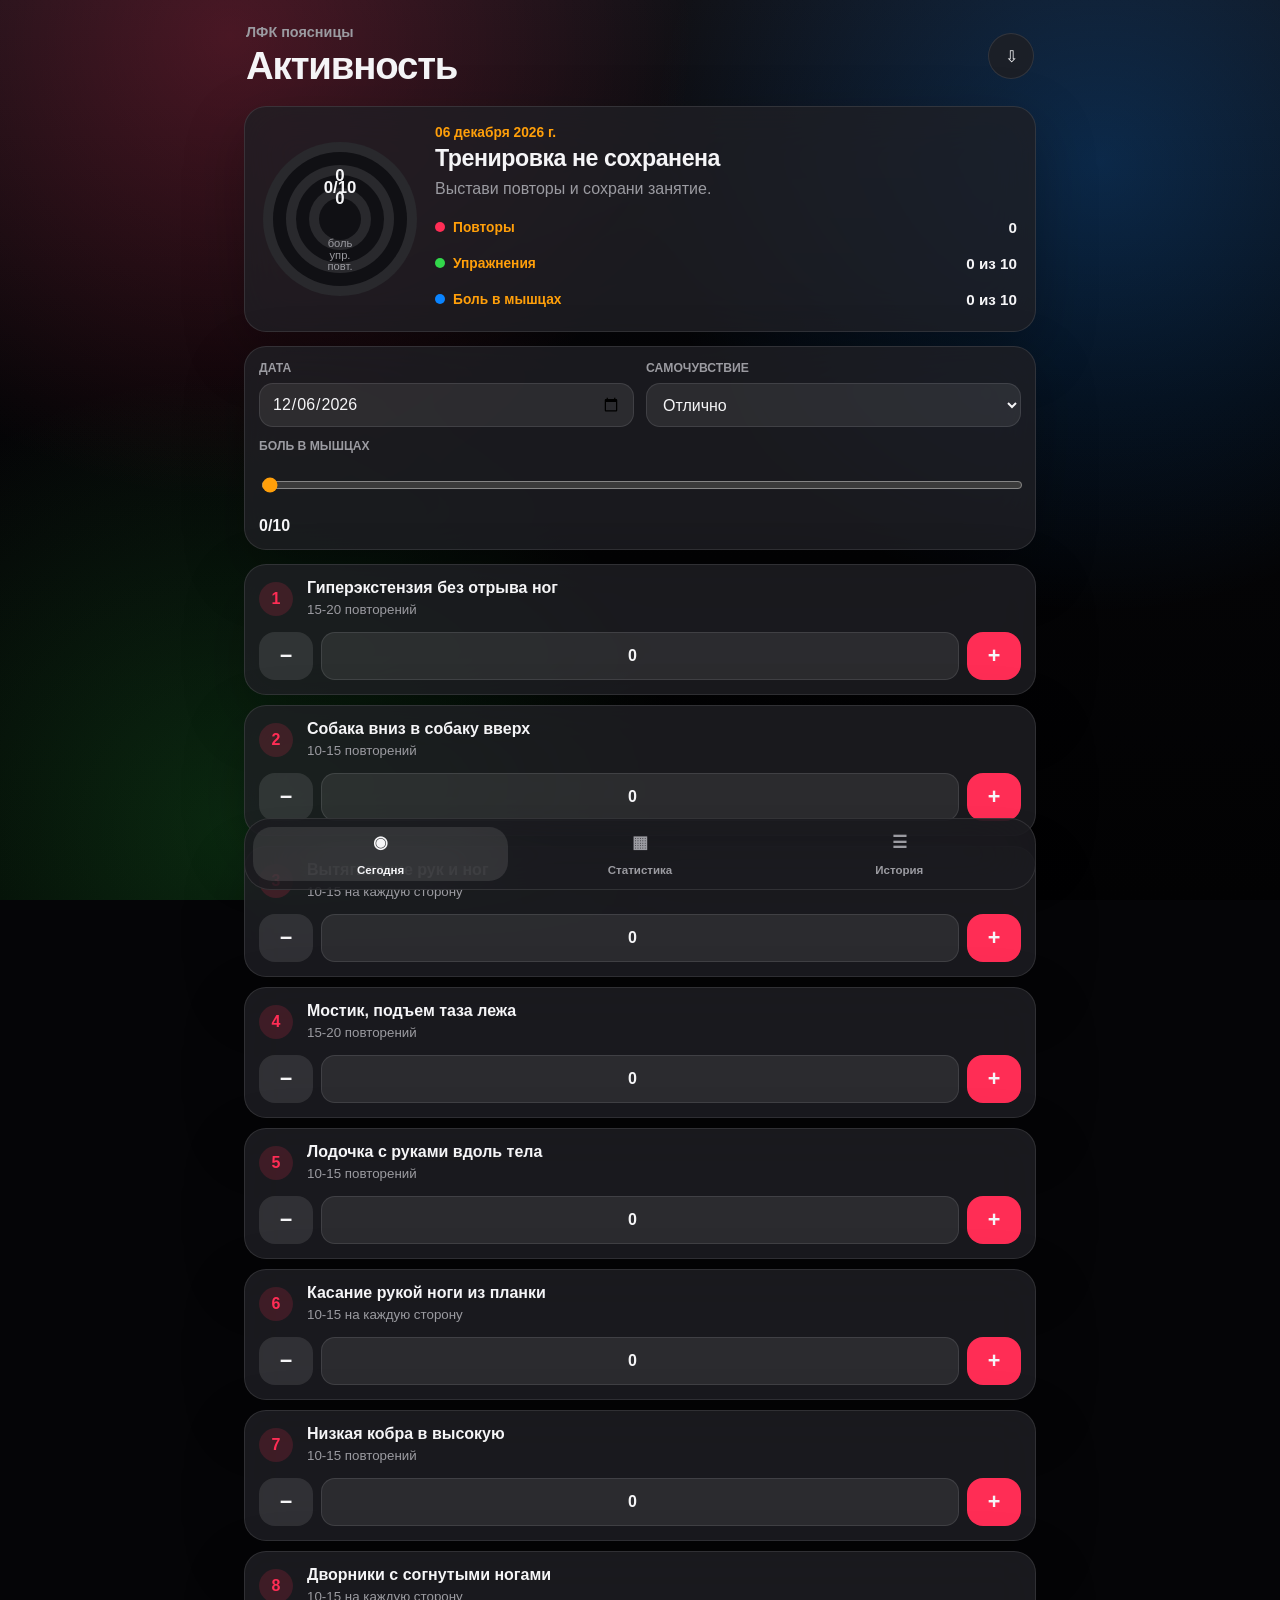
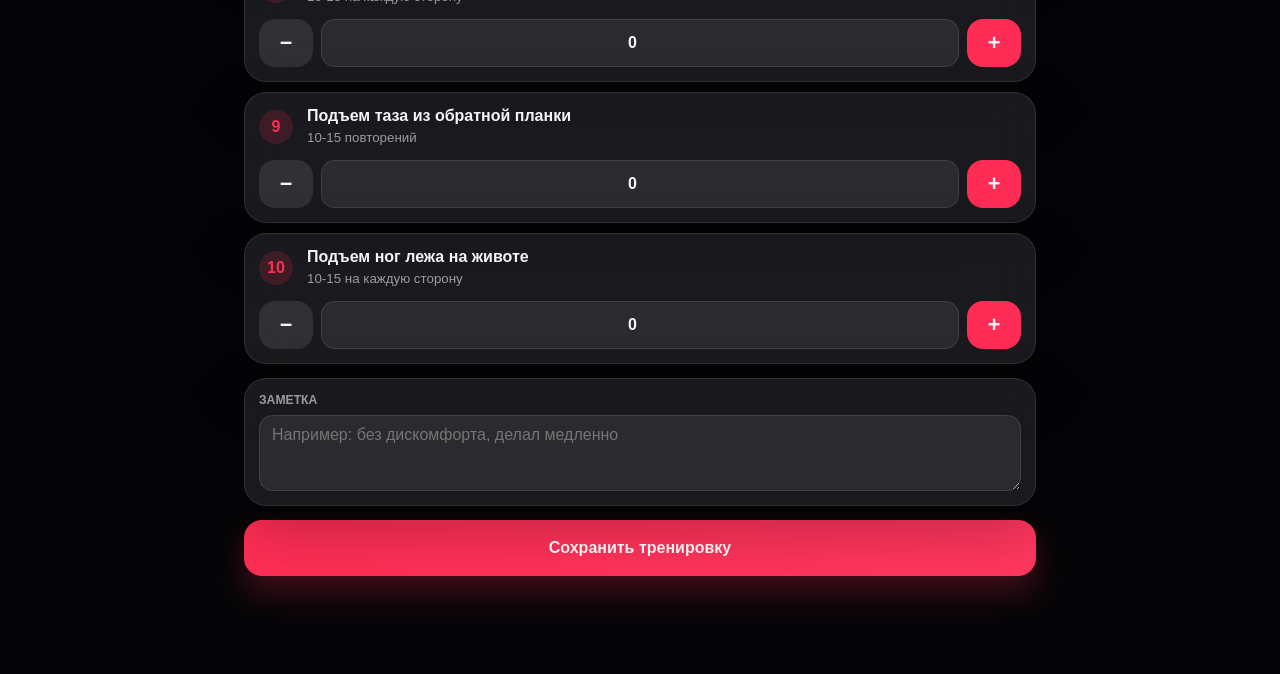
==== v2/index.html @ e69f9850 "Add personal exercise media controls" ====
<!doctype html>
<html lang="ru">
  <head>
    <meta charset="UTF-8" />
    <meta name="viewport" content="width=device-width, initial-scale=1, viewport-fit=cover" />
    <meta name="theme-color" content="#050507" />
    <meta name="apple-mobile-web-app-capable" content="yes" />
    <meta name="apple-mobile-web-app-status-bar-style" content="black-translucent" />
    <meta name="apple-mobile-web-app-title" content="Поясница v2" />
    <title>Поясница v2</title>
    <link rel="stylesheet" href="styles.css?v=4" />
  </head>
  <body>
    <div class="app">
      <header class="hero">
        <div>
          <p class="kicker">ЛФК поясницы</p>
          <h1>Активность</h1>
        </div>
        <button class="round-button" id="backupButton" type="button" aria-label="Резервная копия">⇩</button>
      </header>

      <main>
        <section class="screen active" id="todayScreen">
          <section class="rings-card">
            <div class="rings" aria-label="Прогресс тренировки">
              <div class="ring ring-reps"><span id="ringReps">0</span><small>повт.</small></div>
              <div class="ring ring-done"><span id="ringDone">0/10</span><small>упр.</small></div>
              <div class="ring ring-pain"><span id="ringPain">0</span><small>боль</small></div>
            </div>
            <div class="today-summary">
              <span id="todayDateLabel">Сегодня</span>
              <strong id="todayHeadline">Тренировка не сохранена</strong>
              <p id="todayHint">Выстави повторы и сохрани занятие.</p>
              <div class="ring-legend" aria-label="Расшифровка колец активности">
                <div><i class="dot reps"></i><span>Повторы</span><b id="legendReps">0</b></div>
                <div><i class="dot done"></i><span>Упражнения</span><b id="legendDone">0 из 10</b></div>
                <div><i class="dot pain"></i><span>Боль в мышцах</span><b id="legendPain">0 из 10</b></div>
              </div>
            </div>
          </section>

          <section class="session-card">
            <label>
              <span>Дата</span>
              <input id="sessionDate" type="date" />
            </label>
            <label>
              <span>Самочувствие</span>
              <select id="moodSelect">
                <option value="5">Отлично</option>
                <option value="4">Хорошо</option>
                <option value="3">Нормально</option>
                <option value="2">Тяжело</option>
                <option value="1">Плохо</option>
              </select>
            </label>
            <label class="full">
              <span>Боль в мышцах</span>
              <input id="painRange" type="range" min="0" max="10" value="0" />
              <b id="painValue">0/10</b>
            </label>
          </section>

          <div class="exercise-list" id="exerciseList"></div>

          <label class="note-card">
            <span>Заметка</span>
            <textarea id="sessionNote" rows="3" placeholder="Например: без дискомфорта, делал медленно"></textarea>
          </label>

          <button class="save-button" id="saveButton" type="button">Сохранить тренировку</button>
        </section>

        <section class="screen" id="statsScreen">
          <section class="metrics-grid">
            <article><span>Тренировок</span><strong id="statSessions">0</strong></article>
            <article><span>Повторений</span><strong id="statReps">0</strong></article>
            <article><span>Серия</span><strong id="statStreak">0</strong></article>
            <article><span>Средняя боль</span><strong id="statPain">0</strong></article>
          </section>

          <section class="panel">
            <div class="panel-head">
              <h2>Последние 14 дней</h2>
              <span id="chartHint">Нет данных</span>
            </div>
            <canvas id="chart" width="680" height="320"></canvas>
          </section>

          <section class="panel">
            <div class="panel-head month-head">
              <button id="prevMonth" type="button" aria-label="Предыдущий месяц">‹</button>
              <h2 id="monthTitle">Месяц</h2>
              <button id="nextMonth" type="button" aria-label="Следующий месяц">›</button>
            </div>
            <div class="weekdays"><span>ПН</span><span>ВТ</span><span>СР</span><span>ЧТ</span><span>ПТ</span><span>СБ</span><span>ВС</span></div>
            <div class="calendar" id="calendar"></div>
            <div class="day-detail" id="dayDetail"></div>
          </section>
        </section>

        <section class="screen" id="historyScreen">
          <section class="panel">
            <div class="panel-head">
              <h2>Хранение</h2>
              <span id="backupStatus">На iPhone</span>
            </div>
            <div class="storage">
              <label><input type="radio" name="storageMode" value="device" /><span>На iPhone</span></label>
              <label><input type="radio" name="storageMode" value="icloud" /><span>iCloud Drive</span></label>
            </div>
            <p class="muted" id="storageNote">Статистика хранится в браузере на этом iPhone.</p>
            <div class="actions">
              <button id="manualBackupButton" type="button">Копия в iCloud</button>
              <button id="restoreButton" type="button">Восстановить</button>
              <button id="clearButton" type="button">Очистить</button>
            </div>
            <input id="restoreInput" type="file" accept="application/json,.json" hidden />
          </section>
          <div class="history-list" id="historyList"></div>
        </section>
      </main>

      <nav class="bottom-nav" aria-label="Разделы">
        <button class="active" type="button" data-screen="today"><span>◉</span>Сегодня</button>
        <button type="button" data-screen="stats"><span>▦</span>Статистика</button>
        <button type="button" data-screen="history"><span>☰</span>История</button>
      </nav>
    </div>

    <template id="exerciseTemplate">
      <article class="exercise">
        <button class="exercise-info" type="button">
          <span class="exercise-index"></span>
          <span><strong></strong><small></small></span>
        </button>
        <div class="stepper">
          <button class="minus" type="button" aria-label="Уменьшить">−</button>
          <input type="number" min="0" max="200" inputmode="numeric" />
          <button class="plus" type="button" aria-label="Увеличить">+</button>
        </div>
        <div class="details">
          <div class="media-wrap">
            <img class="exercise-media default-media" loading="lazy" referrerpolicy="no-referrer" alt="" />
            <img class="exercise-media personal-image" hidden alt="" />
            <video class="exercise-media personal-video" hidden muted loop playsinline controls></video>
            <div class="media-fallback" hidden>
              <strong>Гифка не загрузилась</strong>
              <a class="source-link" target="_blank" rel="noreferrer">Открыть исходник</a>
            </div>
          </div>
          <div class="media-actions">
            <label class="media-button">
              <input class="media-input" type="file" accept="image/gif,image/*,video/mp4,video/quicktime,video/webm" />
              <span>Мое видео</span>
            </label>
            <button class="reset-media" type="button" hidden>Вернуть оригинал</button>
          </div>
          <p class="technique"></p>
          <p class="benefit"></p>
        </div>
      </article>
    </template>

    <script src="app.js?v=4"></script>
  </body>
</html>
---- v2/styles.css ----
:root {
  --bg: #050507;
  --card: rgba(31, 31, 36, 0.82);
  --line: rgba(255, 255, 255, 0.1);
  --text: #f5f5f7;
  --muted: #9b9ba1;
  --red: #ff2d55;
  --green: #32d74b;
  --blue: #0a84ff;
  --orange: #ff9f0a;
  --radius: 22px;
}
* { box-sizing: border-box; }
html { min-height: 100%; background: var(--bg); color: var(--text); font-family: -apple-system, BlinkMacSystemFont, "SF Pro Text", "Segoe UI", sans-serif; }
body { min-height: 100%; margin: 0; background: radial-gradient(circle at 18% 4%, rgba(255,45,85,.24), transparent 34%), radial-gradient(circle at 86% 18%, rgba(10,132,255,.24), transparent 34%), radial-gradient(circle at 18% 92%, rgba(50,215,75,.18), transparent 34%), linear-gradient(180deg,#111116 0%,#050507 44%,#020203 100%); background-attachment: fixed; }
button,input,select,textarea { font: inherit; }
button { color: inherit; cursor: pointer; }
.app { width: min(100%, 820px); min-height: 100vh; margin: 0 auto; padding: max(18px, env(safe-area-inset-top)) 14px calc(98px + env(safe-area-inset-bottom)); }
.hero { display: flex; justify-content: space-between; align-items: center; gap: 14px; padding: 6px 2px 18px; }
.kicker { margin: 0 0 4px; color: var(--muted); font-size: .9rem; font-weight: 700; }
h1,h2,p { margin: 0; }
h1 { font-size: 2.4rem; letter-spacing: -.03em; }
h2 { font-size: 1.08rem; letter-spacing: -.01em; }
.round-button { width: 46px; height: 46px; border: 1px solid var(--line); border-radius: 50%; background: var(--card); backdrop-filter: blur(22px); -webkit-backdrop-filter: blur(22px); }
.screen { display: none; }
.screen.active { display: grid; gap: 14px; }
.rings-card,.session-card,.panel,.note-card,.exercise,.metrics-grid article,.history-entry { border: 1px solid var(--line); border-radius: var(--radius); background: var(--card); box-shadow: 0 22px 60px rgba(0,0,0,.26); backdrop-filter: blur(24px) saturate(145%); -webkit-backdrop-filter: blur(24px) saturate(145%); }
.rings-card { display: grid; grid-template-columns: auto 1fr; gap: 18px; align-items: center; padding: 18px; }
.rings { position: relative; width: 154px; height: 154px; }
.ring { position: absolute; display: grid; place-items: center; border-radius: 50%; background: conic-gradient(var(--color) calc(var(--value,0) * 1%), rgba(255,255,255,.09) 0), #141418; }
.ring::before { content: ""; position: absolute; inset: 10px; border-radius: 50%; background: #101014; }
.ring span,.ring small { position: relative; z-index: 1; }
.ring span { font-size: 1.05rem; font-weight: 800; }
.ring small { margin-top: 26px; color: var(--muted); font-size: .7rem; }
.ring-reps { inset: 0; --color: var(--red); }
.ring-done { inset: 23px; --color: var(--green); }
.ring-pain { inset: 46px; --color: var(--blue); }
.today-summary { display: grid; gap: 6px; min-width: 0; }
.today-summary span { color: var(--orange); font-size: .86rem; font-weight: 700; }
.today-summary strong { font-size: 1.45rem; line-height: 1.1; letter-spacing: -.02em; }
.today-summary p,.muted { color: var(--muted); line-height: 1.35; }
.ring-legend { display: grid; gap: 8px; margin-top: 8px; }
.ring-legend div { display: grid; grid-template-columns: 10px 1fr auto; gap: 8px; align-items: center; min-height: 28px; color: var(--muted); font-size: .9rem; }
.ring-legend b { color: var(--text); font-size: .95rem; }
.dot { width: 10px; height: 10px; border-radius: 50%; }
.dot.reps { background: var(--red); }
.dot.done { background: var(--green); }
.dot.pain { background: var(--blue); }
.session-card { display: grid; grid-template-columns: 1fr 1fr; gap: 12px; padding: 14px; }
label { display: grid; gap: 8px; min-width: 0; }
label span,.panel-head span,.metrics-grid span { color: var(--muted); font-size: .76rem; font-weight: 700; text-transform: uppercase; }
.full { grid-column: 1 / -1; }
input,select,textarea { width: 100%; min-height: 44px; border: 1px solid var(--line); border-radius: 14px; background: rgba(255,255,255,.08); color: var(--text); padding: 10px 12px; }
select option { color: #111; }
textarea { resize: vertical; }
input[type="range"] { padding: 0; accent-color: var(--orange); }
.exercise-list,.history-list { display: grid; gap: 10px; }
.exercise { overflow: hidden; }
.exercise-info { display: grid; grid-template-columns: 36px 1fr; gap: 12px; align-items: center; width: 100%; border: 0; background: transparent; padding: 14px; text-align: left; }
.exercise-index { display: grid; place-items: center; width: 34px; height: 34px; border-radius: 50%; background: rgba(255,45,85,.16); color: var(--red); font-weight: 800; }
.exercise strong { display: block; margin-bottom: 3px; }
.exercise small { color: var(--muted); }
.stepper { display: grid; grid-template-columns: 54px 1fr 54px; gap: 8px; padding: 0 14px 14px; }
.stepper button { min-height: 48px; border: 0; border-radius: 16px; background: rgba(255,255,255,.1); font-size: 1.35rem; font-weight: 800; }
.stepper .plus { background: var(--red); }
.stepper input { text-align: center; font-weight: 800; }
.details { display: none; gap: 10px; padding: 0 14px 14px; color: var(--muted); }
.exercise.open .details { display: grid; }
.details img { width: 100%; max-height: 220px; object-fit: cover; border-radius: 18px; }
.note-card { padding: 14px; }
.save-button { min-height: 56px; border: 0; border-radius: 18px; background: linear-gradient(135deg,var(--red),#ff375f); color: #fff; font-weight: 800; box-shadow: 0 16px 34px rgba(255,45,85,.26); }
.metrics-grid { display: grid; grid-template-columns: repeat(2, 1fr); gap: 10px; }
.metrics-grid article { display: grid; gap: 8px; min-height: 98px; padding: 14px; }
.metrics-grid strong { font-size: 2rem; letter-spacing: -.03em; }
.panel { padding: 14px; }
.panel-head { display: flex; align-items: center; justify-content: space-between; gap: 12px; margin-bottom: 12px; }
canvas { display: block; width: 100%; height: auto; border-radius: 18px; background: rgba(255,255,255,.04); }
.month-head { display: grid; grid-template-columns: 44px 1fr 44px; }
.month-head h2 { text-align: center; }
.month-head button { border: 0; border-radius: 50%; background: rgba(255,255,255,.1); font-size: 1.7rem; }
.weekdays,.calendar { display: grid; grid-template-columns: repeat(7,1fr); gap: 6px; }
.weekdays { margin-bottom: 8px; color: var(--muted); font-size: .72rem; font-weight: 800; text-align: center; }
.day { aspect-ratio: 1; border: 0; border-radius: 50%; background: transparent; color: var(--text); font-weight: 800; }
.day.blank { pointer-events: none; }
.day.has-session { background: rgba(50,215,75,calc(.22 + var(--load) * .55)); }
.day.selected { outline: 2px solid var(--orange); outline-offset: 2px; }
.day-detail { margin-top: 12px; }
.day-card { display: grid; gap: 8px; color: var(--muted); }
.day-card strong { color: var(--text); }
.storage { display: grid; grid-template-columns: 1fr 1fr; gap: 6px; padding: 4px; border-radius: 16px; background: rgba(255,255,255,.08); }
.storage input { position: absolute; opacity: 0; pointer-events: none; }
.storage span { display: grid; place-items: center; min-height: 42px; border-radius: 13px; color: var(--muted); }
.storage input:checked + span { background: rgba(255,255,255,.16); color: var(--text); }
.actions { display: grid; grid-template-columns: 1fr 1fr 1fr; gap: 8px; margin-top: 12px; }
.actions button { min-height: 44px; border: 0; border-radius: 14px; background: rgba(255,255,255,.1); }
.actions button:first-child { background: var(--blue); }
.actions button:last-child { color: var(--red); }
.history-entry { display: grid; gap: 8px; padding: 14px; }
.history-entry header { display: flex; justify-content: space-between; gap: 12px; font-weight: 800; }
.history-entry p { color: var(--muted); }
.bottom-nav { position: fixed; left: 50%; bottom: max(10px, env(safe-area-inset-bottom)); z-index: 20; display: grid; grid-template-columns: repeat(3,1fr); gap: 4px; width: min(calc(100% - 28px),792px); transform: translateX(-50%); padding: 8px; border: 1px solid var(--line); border-radius: 26px; background: rgba(28,28,32,.82); backdrop-filter: blur(30px) saturate(160%); -webkit-backdrop-filter: blur(30px) saturate(160%); }
.bottom-nav button { display: grid; gap: 3px; place-items: center; min-height: 54px; border: 0; border-radius: 19px; background: transparent; color: var(--muted); font-size: .72rem; font-weight: 700; }
.bottom-nav button.active { background: rgba(255,255,255,.1); color: var(--text); }
.bottom-nav span { font-size: 1.05rem; }
@media (max-width: 560px) { .rings-card { grid-template-columns: 1fr; } .rings { margin: 0 auto; } .session-card { grid-template-columns: 1fr; } .full { grid-column: auto; } .actions { grid-template-columns: 1fr; } }
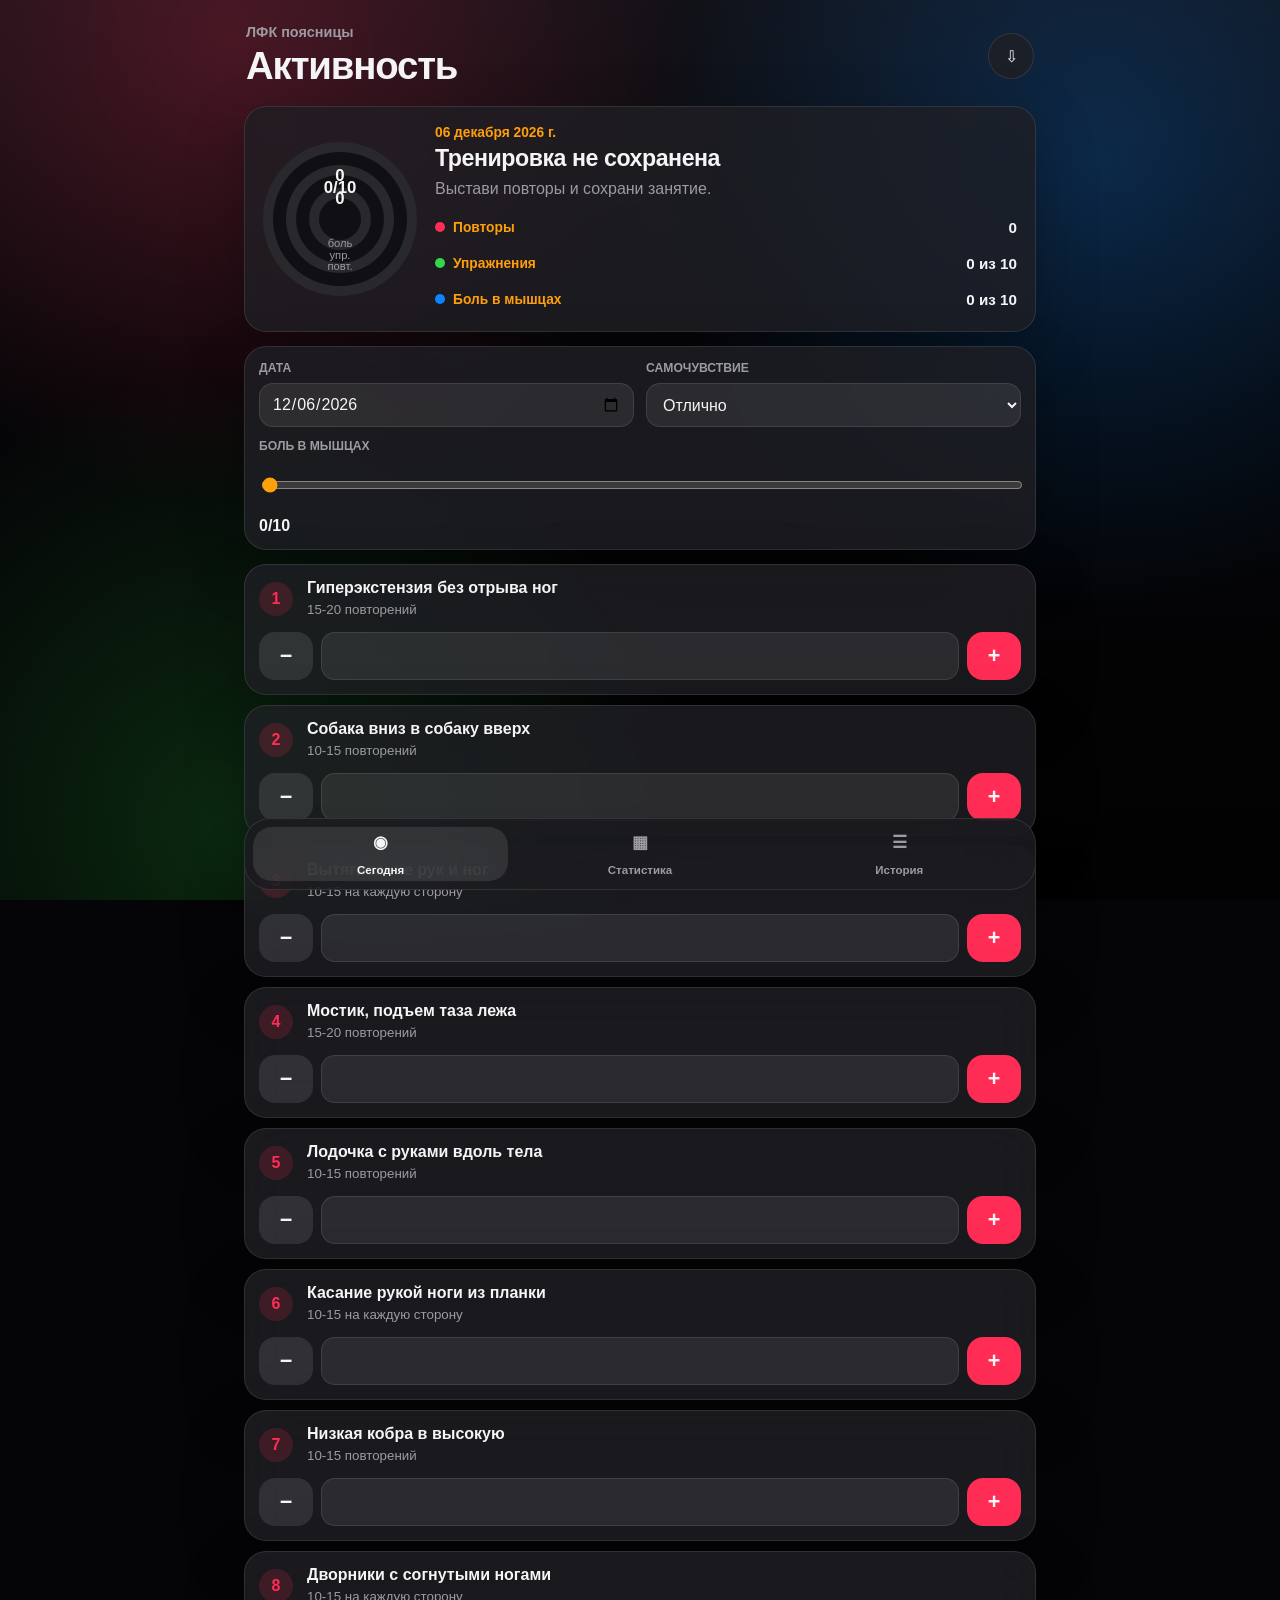
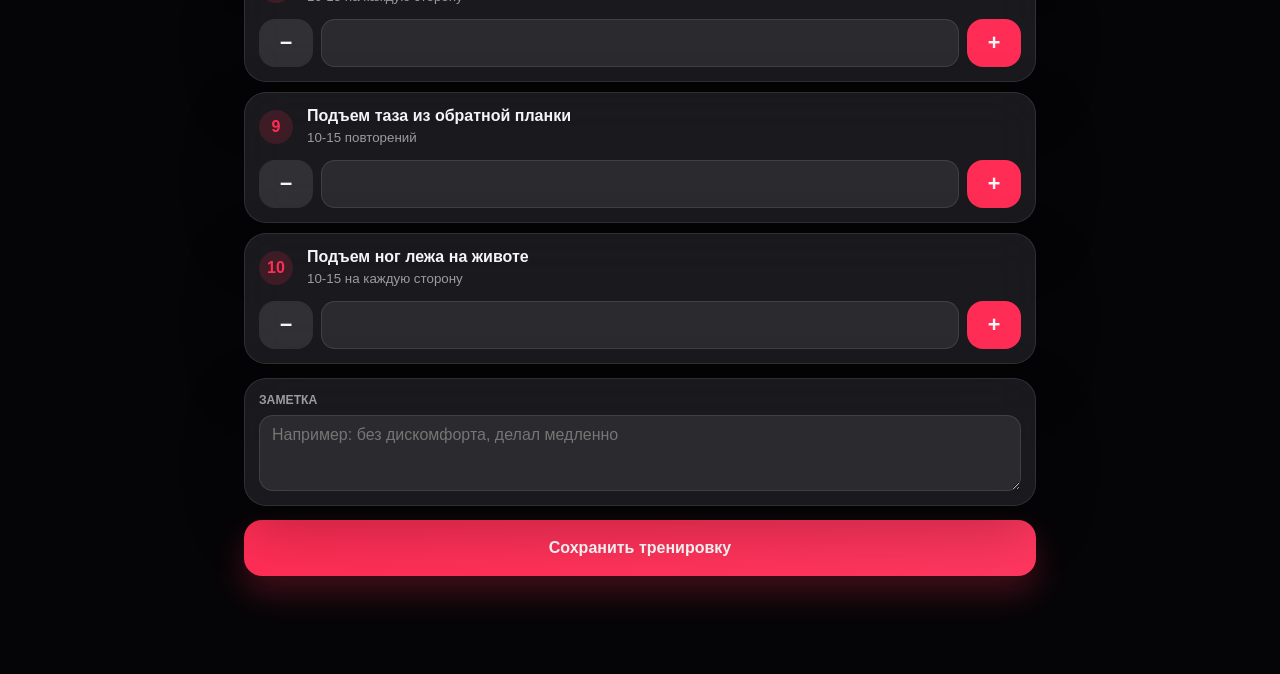
==== commit 39769e1d: "Add hold-to-repeat exercise counters" ====
--- a/v2/index.html
+++ b/v2/index.html
@@ -8,7 +8,7 @@
     <meta name="apple-mobile-web-app-status-bar-style" content="black-translucent" />
     <meta name="apple-mobile-web-app-title" content="Поясница v2" />
     <title>Поясница v2</title>
-    <link rel="stylesheet" href="styles.css?v=4" />
+    <link rel="stylesheet" href="styles.css?v=9" />
   </head>
   <body>
     <div class="app">
@@ -142,12 +142,12 @@
         </div>
         <div class="details">
           <div class="media-wrap">
-            <img class="exercise-media default-media" loading="lazy" referrerpolicy="no-referrer" alt="" />
+            <img class="exercise-media default-media" loading="lazy" alt="" />
             <img class="exercise-media personal-image" hidden alt="" />
             <video class="exercise-media personal-video" hidden muted loop playsinline controls></video>
             <div class="media-fallback" hidden>
-              <strong>Гифка не загрузилась</strong>
-              <a class="source-link" target="_blank" rel="noreferrer">Открыть исходник</a>
+              <strong>GIF не загрузился</strong>
+              <a class="source-link" target="_blank" rel="noreferrer">Открыть GIF</a>
             </div>
           </div>
           <div class="media-actions">
@@ -163,6 +163,7 @@
       </article>
     </template>
 
-    <script src="app.js?v=4"></script>
+    <script src="../counter-touch.js?v=2"></script>
+    <script src="app.js?v=9"></script>
   </body>
 </html>
--- a/v2/styles.css
+++ b/v2/styles.css
@@ -1,6 +1,7 @@
 :root {
   --bg: #050507;
   --card: rgba(31, 31, 36, 0.82);
+  --card-2: rgba(44, 44, 52, 0.78);
   --line: rgba(255, 255, 255, 0.1);
   --text: #f5f5f7;
   --muted: #9b9ba1;
@@ -8,98 +9,488 @@
   --green: #32d74b;
   --blue: #0a84ff;
   --orange: #ff9f0a;
+  --purple: #bf5af2;
   --radius: 22px;
 }
+
 * { box-sizing: border-box; }
-html { min-height: 100%; background: var(--bg); color: var(--text); font-family: -apple-system, BlinkMacSystemFont, "SF Pro Text", "Segoe UI", sans-serif; }
-body { min-height: 100%; margin: 0; background: radial-gradient(circle at 18% 4%, rgba(255,45,85,.24), transparent 34%), radial-gradient(circle at 86% 18%, rgba(10,132,255,.24), transparent 34%), radial-gradient(circle at 18% 92%, rgba(50,215,75,.18), transparent 34%), linear-gradient(180deg,#111116 0%,#050507 44%,#020203 100%); background-attachment: fixed; }
-button,input,select,textarea { font: inherit; }
+
+html {
+  min-height: 100%;
+  background: var(--bg);
+  color: var(--text);
+  font-family: -apple-system, BlinkMacSystemFont, "SF Pro Text", "Segoe UI", sans-serif;
+}
+
+body {
+  min-height: 100%;
+  margin: 0;
+  background:
+    radial-gradient(circle at 18% 4%, rgba(255, 45, 85, 0.24), transparent 34%),
+    radial-gradient(circle at 86% 18%, rgba(10, 132, 255, 0.24), transparent 34%),
+    radial-gradient(circle at 18% 92%, rgba(50, 215, 75, 0.18), transparent 34%),
+    linear-gradient(180deg, #111116 0%, #050507 44%, #020203 100%);
+  background-attachment: fixed;
+}
+
+button, input, select, textarea { font: inherit; }
 button { color: inherit; cursor: pointer; }
-.app { width: min(100%, 820px); min-height: 100vh; margin: 0 auto; padding: max(18px, env(safe-area-inset-top)) 14px calc(98px + env(safe-area-inset-bottom)); }
-.hero { display: flex; justify-content: space-between; align-items: center; gap: 14px; padding: 6px 2px 18px; }
-.kicker { margin: 0 0 4px; color: var(--muted); font-size: .9rem; font-weight: 700; }
-h1,h2,p { margin: 0; }
-h1 { font-size: 2.4rem; letter-spacing: -.03em; }
-h2 { font-size: 1.08rem; letter-spacing: -.01em; }
-.round-button { width: 46px; height: 46px; border: 1px solid var(--line); border-radius: 50%; background: var(--card); backdrop-filter: blur(22px); -webkit-backdrop-filter: blur(22px); }
+
+.app {
+  width: min(100%, 820px);
+  min-height: 100vh;
+  margin: 0 auto;
+  padding: max(18px, env(safe-area-inset-top)) 14px calc(98px + env(safe-area-inset-bottom));
+}
+
+.hero {
+  display: flex;
+  justify-content: space-between;
+  align-items: center;
+  gap: 14px;
+  padding: 6px 2px 18px;
+}
+
+.kicker {
+  margin: 0 0 4px;
+  color: var(--muted);
+  font-size: 0.9rem;
+  font-weight: 700;
+}
+
+h1, h2, p { margin: 0; }
+h1 { font-size: 2.4rem; letter-spacing: -0.03em; }
+h2 { font-size: 1.08rem; letter-spacing: -0.01em; }
+
+.round-button {
+  width: 46px;
+  height: 46px;
+  border: 1px solid var(--line);
+  border-radius: 50%;
+  background: var(--card);
+  backdrop-filter: blur(22px);
+  -webkit-backdrop-filter: blur(22px);
+}
+
 .screen { display: none; }
 .screen.active { display: grid; gap: 14px; }
-.rings-card,.session-card,.panel,.note-card,.exercise,.metrics-grid article,.history-entry { border: 1px solid var(--line); border-radius: var(--radius); background: var(--card); box-shadow: 0 22px 60px rgba(0,0,0,.26); backdrop-filter: blur(24px) saturate(145%); -webkit-backdrop-filter: blur(24px) saturate(145%); }
-.rings-card { display: grid; grid-template-columns: auto 1fr; gap: 18px; align-items: center; padding: 18px; }
-.rings { position: relative; width: 154px; height: 154px; }
-.ring { position: absolute; display: grid; place-items: center; border-radius: 50%; background: conic-gradient(var(--color) calc(var(--value,0) * 1%), rgba(255,255,255,.09) 0), #141418; }
-.ring::before { content: ""; position: absolute; inset: 10px; border-radius: 50%; background: #101014; }
-.ring span,.ring small { position: relative; z-index: 1; }
+
+.rings-card,
+.session-card,
+.panel,
+.note-card,
+.exercise,
+.metrics-grid article,
+.history-entry {
+  border: 1px solid var(--line);
+  border-radius: var(--radius);
+  background: var(--card);
+  box-shadow: 0 22px 60px rgba(0, 0, 0, 0.26);
+  backdrop-filter: blur(24px) saturate(145%);
+  -webkit-backdrop-filter: blur(24px) saturate(145%);
+}
+
+.rings-card {
+  display: grid;
+  grid-template-columns: auto 1fr;
+  gap: 18px;
+  align-items: center;
+  padding: 18px;
+}
+
+.rings {
+  position: relative;
+  width: 154px;
+  height: 154px;
+}
+
+.ring {
+  position: absolute;
+  display: grid;
+  place-items: center;
+  border-radius: 50%;
+  background:
+    conic-gradient(var(--color) calc(var(--value, 0) * 1%), rgba(255, 255, 255, 0.09) 0),
+    #141418;
+}
+
+.ring::before {
+  content: "";
+  position: absolute;
+  inset: 10px;
+  border-radius: 50%;
+  background: #101014;
+}
+
+.ring span,
+.ring small {
+  position: relative;
+  z-index: 1;
+}
+
 .ring span { font-size: 1.05rem; font-weight: 800; }
-.ring small { margin-top: 26px; color: var(--muted); font-size: .7rem; }
+.ring small { margin-top: 26px; color: var(--muted); font-size: 0.7rem; }
 .ring-reps { inset: 0; --color: var(--red); }
 .ring-done { inset: 23px; --color: var(--green); }
 .ring-pain { inset: 46px; --color: var(--blue); }
+
 .today-summary { display: grid; gap: 6px; min-width: 0; }
-.today-summary span { color: var(--orange); font-size: .86rem; font-weight: 700; }
-.today-summary strong { font-size: 1.45rem; line-height: 1.1; letter-spacing: -.02em; }
-.today-summary p,.muted { color: var(--muted); line-height: 1.35; }
-.ring-legend { display: grid; gap: 8px; margin-top: 8px; }
-.ring-legend div { display: grid; grid-template-columns: 10px 1fr auto; gap: 8px; align-items: center; min-height: 28px; color: var(--muted); font-size: .9rem; }
-.ring-legend b { color: var(--text); font-size: .95rem; }
-.dot { width: 10px; height: 10px; border-radius: 50%; }
+.today-summary span { color: var(--orange); font-size: 0.86rem; font-weight: 700; }
+.today-summary strong { font-size: 1.45rem; line-height: 1.1; letter-spacing: -0.02em; }
+.today-summary p, .muted { color: var(--muted); line-height: 1.35; }
+.ring-legend {
+  display: grid;
+  gap: 8px;
+  margin-top: 8px;
+}
+.ring-legend div {
+  display: grid;
+  grid-template-columns: 10px 1fr auto;
+  gap: 8px;
+  align-items: center;
+  min-height: 28px;
+  color: var(--muted);
+  font-size: 0.9rem;
+}
+.ring-legend b {
+  color: var(--text);
+  font-size: 0.95rem;
+}
+.dot {
+  width: 10px;
+  height: 10px;
+  border-radius: 50%;
+}
 .dot.reps { background: var(--red); }
 .dot.done { background: var(--green); }
 .dot.pain { background: var(--blue); }
-.session-card { display: grid; grid-template-columns: 1fr 1fr; gap: 12px; padding: 14px; }
+
+.session-card {
+  display: grid;
+  grid-template-columns: 1fr 1fr;
+  gap: 12px;
+  padding: 14px;
+}
+
 label { display: grid; gap: 8px; min-width: 0; }
-label span,.panel-head span,.metrics-grid span { color: var(--muted); font-size: .76rem; font-weight: 700; text-transform: uppercase; }
+label span, .panel-head span, .metrics-grid span {
+  color: var(--muted);
+  font-size: 0.76rem;
+  font-weight: 700;
+  text-transform: uppercase;
+}
+
 .full { grid-column: 1 / -1; }
-input,select,textarea { width: 100%; min-height: 44px; border: 1px solid var(--line); border-radius: 14px; background: rgba(255,255,255,.08); color: var(--text); padding: 10px 12px; }
+
+input, select, textarea {
+  width: 100%;
+  min-height: 44px;
+  border: 1px solid var(--line);
+  border-radius: 14px;
+  background: rgba(255, 255, 255, 0.08);
+  color: var(--text);
+  padding: 10px 12px;
+}
+
 select option { color: #111; }
 textarea { resize: vertical; }
 input[type="range"] { padding: 0; accent-color: var(--orange); }
-.exercise-list,.history-list { display: grid; gap: 10px; }
-.exercise { overflow: hidden; }
-.exercise-info { display: grid; grid-template-columns: 36px 1fr; gap: 12px; align-items: center; width: 100%; border: 0; background: transparent; padding: 14px; text-align: left; }
-.exercise-index { display: grid; place-items: center; width: 34px; height: 34px; border-radius: 50%; background: rgba(255,45,85,.16); color: var(--red); font-weight: 800; }
+
+.exercise-list,
+.history-list { display: grid; gap: 10px; }
+
+.exercise {
+  overflow: hidden;
+}
+
+.exercise-info {
+  display: grid;
+  grid-template-columns: 36px 1fr;
+  gap: 12px;
+  align-items: center;
+  width: 100%;
+  border: 0;
+  background: transparent;
+  padding: 14px;
+  text-align: left;
+}
+
+.exercise-index {
+  display: grid;
+  place-items: center;
+  width: 34px;
+  height: 34px;
+  border-radius: 50%;
+  background: rgba(255, 45, 85, 0.16);
+  color: var(--red);
+  font-weight: 800;
+}
+
 .exercise strong { display: block; margin-bottom: 3px; }
 .exercise small { color: var(--muted); }
-.stepper { display: grid; grid-template-columns: 54px 1fr 54px; gap: 8px; padding: 0 14px 14px; }
-.stepper button { min-height: 48px; border: 0; border-radius: 16px; background: rgba(255,255,255,.1); font-size: 1.35rem; font-weight: 800; }
+
+.stepper {
+  display: grid;
+  grid-template-columns: 54px 1fr 54px;
+  gap: 8px;
+  padding: 0 14px 14px;
+}
+
+.stepper button {
+  touch-action: manipulation;
+  min-height: 48px;
+  border: 0;
+  border-radius: 16px;
+  background: rgba(255, 255, 255, 0.1);
+  font-size: 1.35rem;
+  font-weight: 800;
+}
+
 .stepper .plus { background: var(--red); }
 .stepper input { text-align: center; font-weight: 800; }
-.details { display: none; gap: 10px; padding: 0 14px 14px; color: var(--muted); }
+
+.details {
+  display: none;
+  gap: 10px;
+  padding: 0 14px 14px;
+  color: var(--muted);
+}
+
 .exercise.open .details { display: grid; }
-.details img { width: 100%; max-height: 220px; object-fit: cover; border-radius: 18px; }
+.media-wrap {
+  position: relative;
+  overflow: hidden;
+  border-radius: 18px;
+  background: rgba(0, 0, 0, 0.24);
+}
+.exercise-media {
+  display: block;
+  width: 100%;
+  height: auto;
+  max-height: none;
+  object-fit: contain;
+}
+.exercise-media[hidden] { display: none; }
+.media-fallback {
+  display: grid;
+  gap: 8px;
+  place-items: center;
+  min-height: 160px;
+  padding: 18px;
+  text-align: center;
+}
+.media-fallback[hidden] { display: none; }
+.media-fallback strong { color: var(--text); }
+.media-fallback a { color: var(--orange); font-weight: 800; }
+.media-actions {
+  display: grid;
+  grid-template-columns: 1fr 1fr;
+  gap: 8px;
+}
+.media-button,
+.reset-media {
+  display: grid;
+  place-items: center;
+  min-height: 42px;
+  border: 0;
+  border-radius: 14px;
+  background: rgba(255, 255, 255, 0.1);
+  color: var(--text);
+  font-weight: 800;
+}
+.media-button input {
+  position: absolute;
+  opacity: 0;
+  pointer-events: none;
+}
+.media-button { background: rgba(50, 215, 75, 0.18); color: var(--green); }
+.reset-media { color: var(--orange); }
+.reset-media[hidden] { display: none; }
+@media (max-width: 420px) {
+  .media-actions { grid-template-columns: 1fr; }
+}
+
 .note-card { padding: 14px; }
-.save-button { min-height: 56px; border: 0; border-radius: 18px; background: linear-gradient(135deg,var(--red),#ff375f); color: #fff; font-weight: 800; box-shadow: 0 16px 34px rgba(255,45,85,.26); }
-.metrics-grid { display: grid; grid-template-columns: repeat(2, 1fr); gap: 10px; }
-.metrics-grid article { display: grid; gap: 8px; min-height: 98px; padding: 14px; }
-.metrics-grid strong { font-size: 2rem; letter-spacing: -.03em; }
+
+.save-button {
+  min-height: 56px;
+  border: 0;
+  border-radius: 18px;
+  background: linear-gradient(135deg, var(--red), #ff375f);
+  color: #fff;
+  font-weight: 800;
+  box-shadow: 0 16px 34px rgba(255, 45, 85, 0.26);
+}
+
+.metrics-grid {
+  display: grid;
+  grid-template-columns: repeat(2, 1fr);
+  gap: 10px;
+}
+
+.metrics-grid article {
+  display: grid;
+  gap: 8px;
+  min-height: 98px;
+  padding: 14px;
+}
+
+.metrics-grid strong { font-size: 2rem; letter-spacing: -0.03em; }
+
 .panel { padding: 14px; }
-.panel-head { display: flex; align-items: center; justify-content: space-between; gap: 12px; margin-bottom: 12px; }
-canvas { display: block; width: 100%; height: auto; border-radius: 18px; background: rgba(255,255,255,.04); }
+.panel-head {
+  display: flex;
+  align-items: center;
+  justify-content: space-between;
+  gap: 12px;
+  margin-bottom: 12px;
+}
+
+canvas {
+  display: block;
+  width: 100%;
+  height: auto;
+  border-radius: 18px;
+  background: rgba(255, 255, 255, 0.04);
+}
+
 .month-head { display: grid; grid-template-columns: 44px 1fr 44px; }
 .month-head h2 { text-align: center; }
-.month-head button { border: 0; border-radius: 50%; background: rgba(255,255,255,.1); font-size: 1.7rem; }
-.weekdays,.calendar { display: grid; grid-template-columns: repeat(7,1fr); gap: 6px; }
-.weekdays { margin-bottom: 8px; color: var(--muted); font-size: .72rem; font-weight: 800; text-align: center; }
-.day { aspect-ratio: 1; border: 0; border-radius: 50%; background: transparent; color: var(--text); font-weight: 800; }
+.month-head button {
+  border: 0;
+  border-radius: 50%;
+  background: rgba(255, 255, 255, 0.1);
+  font-size: 1.7rem;
+}
+
+.weekdays,
+.calendar {
+  display: grid;
+  grid-template-columns: repeat(7, 1fr);
+  gap: 6px;
+}
+
+.weekdays {
+  margin-bottom: 8px;
+  color: var(--muted);
+  font-size: 0.72rem;
+  font-weight: 800;
+  text-align: center;
+}
+
+.day {
+  aspect-ratio: 1;
+  border: 0;
+  border-radius: 50%;
+  background: transparent;
+  color: var(--text);
+  font-weight: 800;
+}
+
 .day.blank { pointer-events: none; }
-.day.has-session { background: rgba(50,215,75,calc(.22 + var(--load) * .55)); }
+.day.has-session { background: rgba(50, 215, 75, calc(0.22 + var(--load) * 0.55)); }
 .day.selected { outline: 2px solid var(--orange); outline-offset: 2px; }
+
 .day-detail { margin-top: 12px; }
 .day-card { display: grid; gap: 8px; color: var(--muted); }
 .day-card strong { color: var(--text); }
-.storage { display: grid; grid-template-columns: 1fr 1fr; gap: 6px; padding: 4px; border-radius: 16px; background: rgba(255,255,255,.08); }
+
+.storage {
+  display: grid;
+  grid-template-columns: 1fr 1fr;
+  gap: 6px;
+  padding: 4px;
+  border-radius: 16px;
+  background: rgba(255, 255, 255, 0.08);
+}
+
 .storage input { position: absolute; opacity: 0; pointer-events: none; }
-.storage span { display: grid; place-items: center; min-height: 42px; border-radius: 13px; color: var(--muted); }
-.storage input:checked + span { background: rgba(255,255,255,.16); color: var(--text); }
-.actions { display: grid; grid-template-columns: 1fr 1fr 1fr; gap: 8px; margin-top: 12px; }
-.actions button { min-height: 44px; border: 0; border-radius: 14px; background: rgba(255,255,255,.1); }
+.storage span {
+  display: grid;
+  place-items: center;
+  min-height: 42px;
+  border-radius: 13px;
+  color: var(--muted);
+}
+.storage input:checked + span {
+  background: rgba(255, 255, 255, 0.16);
+  color: var(--text);
+}
+
+.actions {
+  display: grid;
+  grid-template-columns: 1fr 1fr 1fr;
+  gap: 8px;
+  margin-top: 12px;
+}
+
+.actions button {
+  min-height: 44px;
+  border: 0;
+  border-radius: 14px;
+  background: rgba(255, 255, 255, 0.1);
+}
+
 .actions button:first-child { background: var(--blue); }
 .actions button:last-child { color: var(--red); }
-.history-entry { display: grid; gap: 8px; padding: 14px; }
-.history-entry header { display: flex; justify-content: space-between; gap: 12px; font-weight: 800; }
+
+.history-entry {
+  display: grid;
+  gap: 8px;
+  padding: 14px;
+}
+
+.history-entry header {
+  display: flex;
+  justify-content: space-between;
+  gap: 12px;
+  font-weight: 800;
+}
+
 .history-entry p { color: var(--muted); }
-.bottom-nav { position: fixed; left: 50%; bottom: max(10px, env(safe-area-inset-bottom)); z-index: 20; display: grid; grid-template-columns: repeat(3,1fr); gap: 4px; width: min(calc(100% - 28px),792px); transform: translateX(-50%); padding: 8px; border: 1px solid var(--line); border-radius: 26px; background: rgba(28,28,32,.82); backdrop-filter: blur(30px) saturate(160%); -webkit-backdrop-filter: blur(30px) saturate(160%); }
-.bottom-nav button { display: grid; gap: 3px; place-items: center; min-height: 54px; border: 0; border-radius: 19px; background: transparent; color: var(--muted); font-size: .72rem; font-weight: 700; }
-.bottom-nav button.active { background: rgba(255,255,255,.1); color: var(--text); }
+
+.bottom-nav {
+  position: fixed;
+  left: 50%;
+  bottom: max(10px, env(safe-area-inset-bottom));
+  z-index: 20;
+  display: grid;
+  grid-template-columns: repeat(3, 1fr);
+  gap: 4px;
+  width: min(calc(100% - 28px), 792px);
+  transform: translateX(-50%);
+  padding: 8px;
+  border: 1px solid var(--line);
+  border-radius: 26px;
+  background: rgba(28, 28, 32, 0.82);
+  backdrop-filter: blur(30px) saturate(160%);
+  -webkit-backdrop-filter: blur(30px) saturate(160%);
+}
+
+.bottom-nav button {
+  display: grid;
+  gap: 3px;
+  place-items: center;
+  min-height: 54px;
+  border: 0;
+  border-radius: 19px;
+  background: transparent;
+  color: var(--muted);
+  font-size: 0.72rem;
+  font-weight: 700;
+}
+
+.bottom-nav button.active {
+  background: rgba(255, 255, 255, 0.1);
+  color: var(--text);
+}
+
 .bottom-nav span { font-size: 1.05rem; }
-@media (max-width: 560px) { .rings-card { grid-template-columns: 1fr; } .rings { margin: 0 auto; } .session-card { grid-template-columns: 1fr; } .full { grid-column: auto; } .actions { grid-template-columns: 1fr; } }
+
+@media (max-width: 560px) {
+  .rings-card { grid-template-columns: 1fr; }
+  .rings { margin: 0 auto; }
+  .session-card { grid-template-columns: 1fr; }
+  .full { grid-column: auto; }
+  .actions { grid-template-columns: 1fr; }
+}
